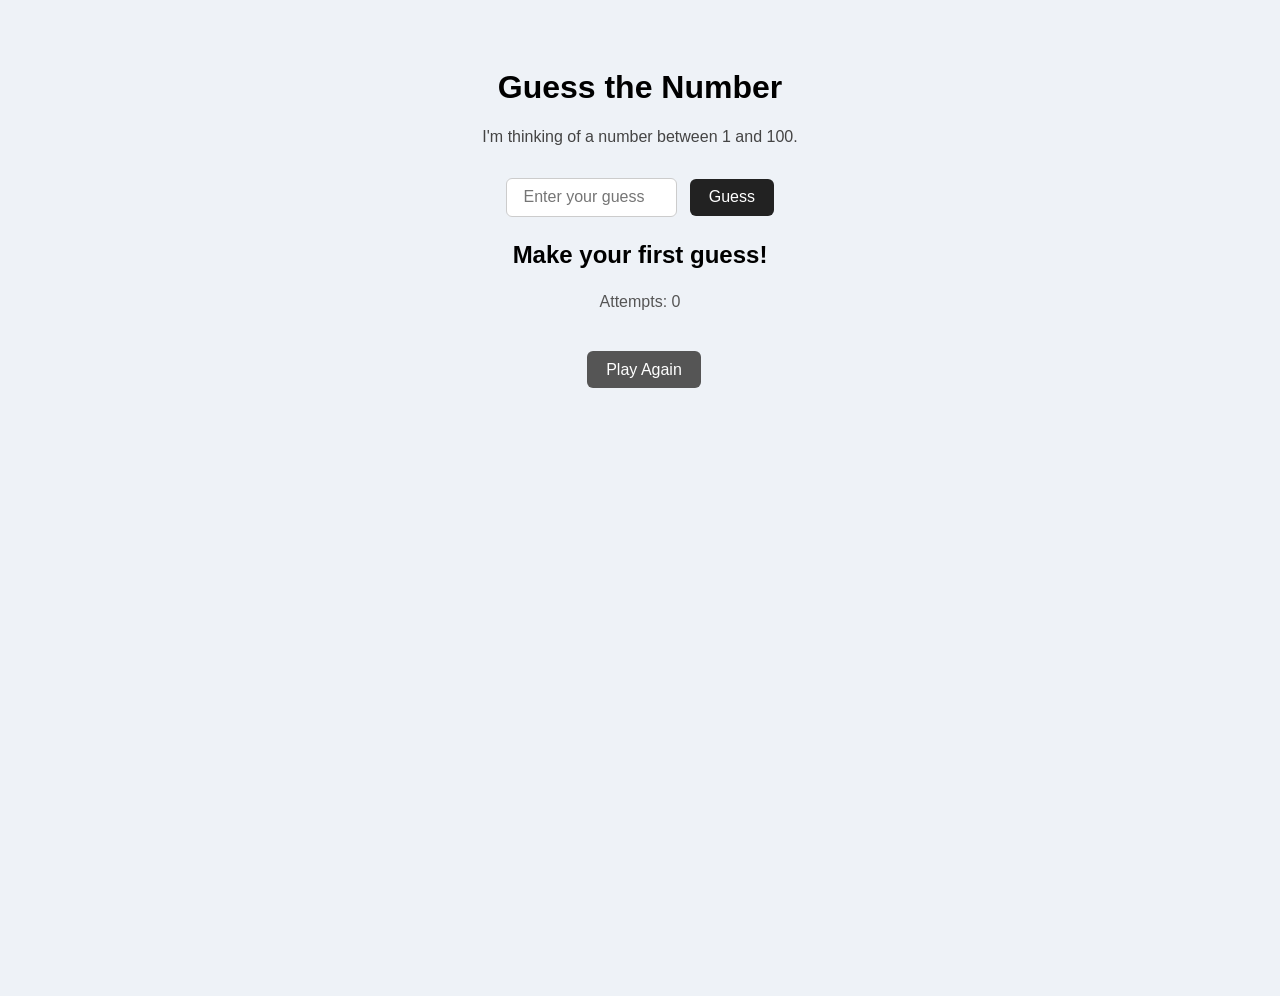
==== WEEK4/index.html @ 074c7511 "Class Porgress Lab 4" ====
<!DOCTYPE html>
<html lang="en">
<head>
<meta charset="UTF-8">
<title>Guess the Number</title>
<link rel="stylesheet" href="style.css">
</head>
<body>

  <h1>Guess the Number</h1>
  <p class="subtitle">I'm thinking of a number between 1 and 100.</p>

  <input type="number" id="guessInput" min="1" max="100" placeholder="Enter your guess">
  <button id="guessBtn">Guess</button>

  <p id="message">Make your first guess!</p>
  <p id="attempts">Attempts: 0</p>

  <button id="resetBtn">Play Again</button>

  <script src="script.js"></script>
</body>
</html>
---- WEEK4/style.css ----
body {
  font-family: sans-serif;
  text-align: center;
  padding: 3rem 1rem;
  transition: background 0.4s;
  margin: 0;
  min-height: 100vh;
  background: #eef2f7;
}

.subtitle {
  color: #444;
  margin-bottom: 2rem;
}

input {
  padding: 0.6rem;
  font-size: 1rem;
  width: 150px;
  text-align: center;
  border-radius: 6px;
  border: 1px solid #ccc;
}

button {
  padding: 0.6rem 1.2rem;
  font-size: 1rem;
  margin-left: 0.5rem;
  cursor: pointer;
  border: none;
  border-radius: 6px;
  background: #222;
  color: white;
}

button:hover {
  opacity: 0.85;
}

#message {
  font-size: 1.5rem;
  font-weight: bold;
  margin-top: 1.5rem;
}

#attempts {
  color: #555;
}

#resetBtn {
  margin-top: 1.5rem;
  background: #555;
}
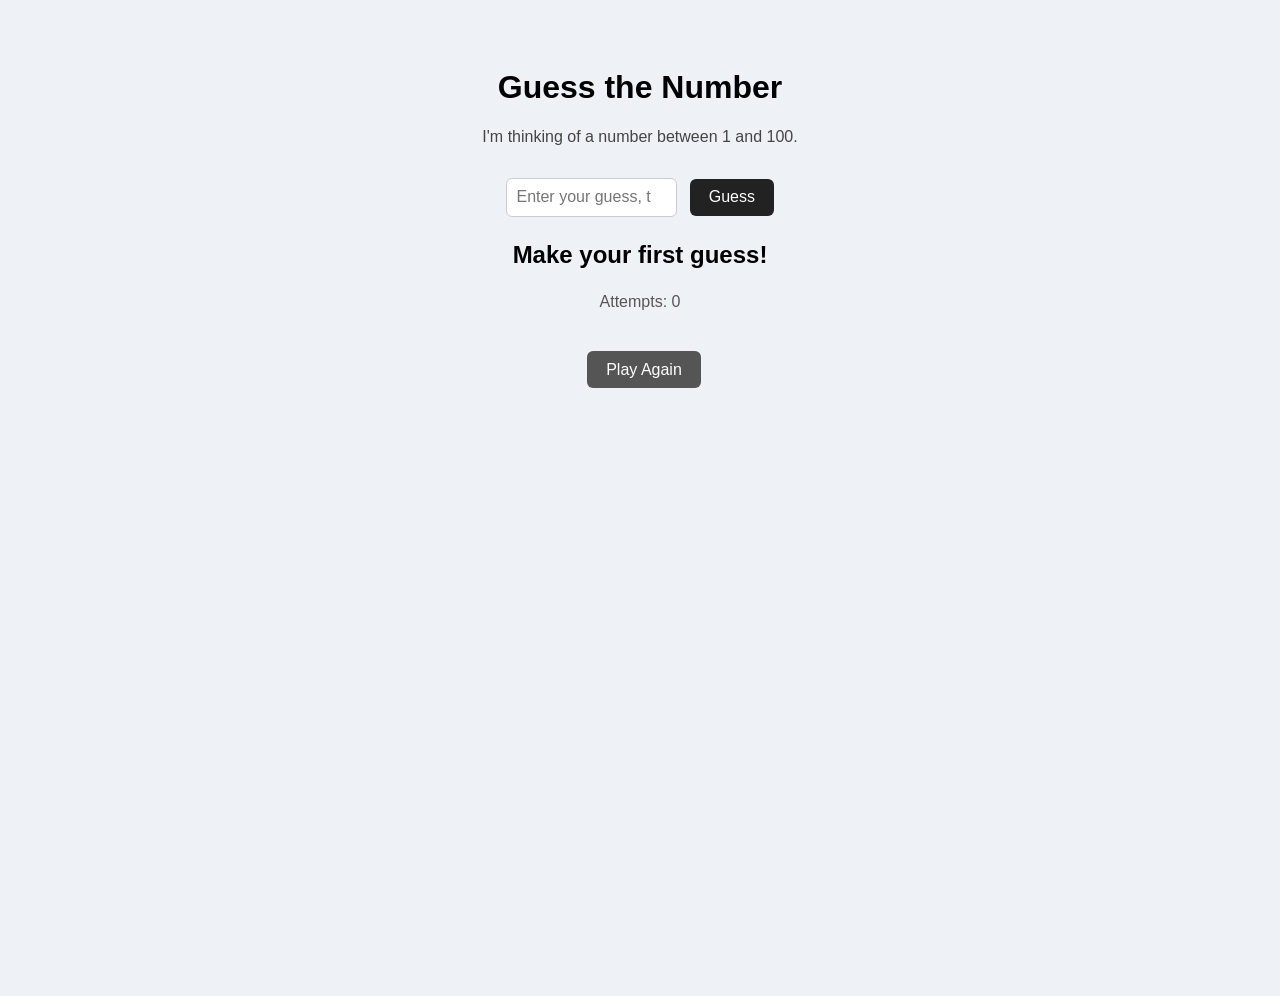
==== commit 202354e5: "Class Progress LAB4" ====
--- a/WEEK4/index.html
+++ b/WEEK4/index.html
@@ -10,7 +10,7 @@
   <h1>Guess the Number</h1>
   <p class="subtitle">I'm thinking of a number between 1 and 100.</p>
 
-  <input type="number" id="guessInput" min="1" max="100" placeholder="Enter your guess">
+  <input type="number" id="guessInput" min="1" max="100" placeholder="Enter your guess, try to get it">
   <button id="guessBtn">Guess</button>
 
   <p id="message">Make your first guess!</p>
